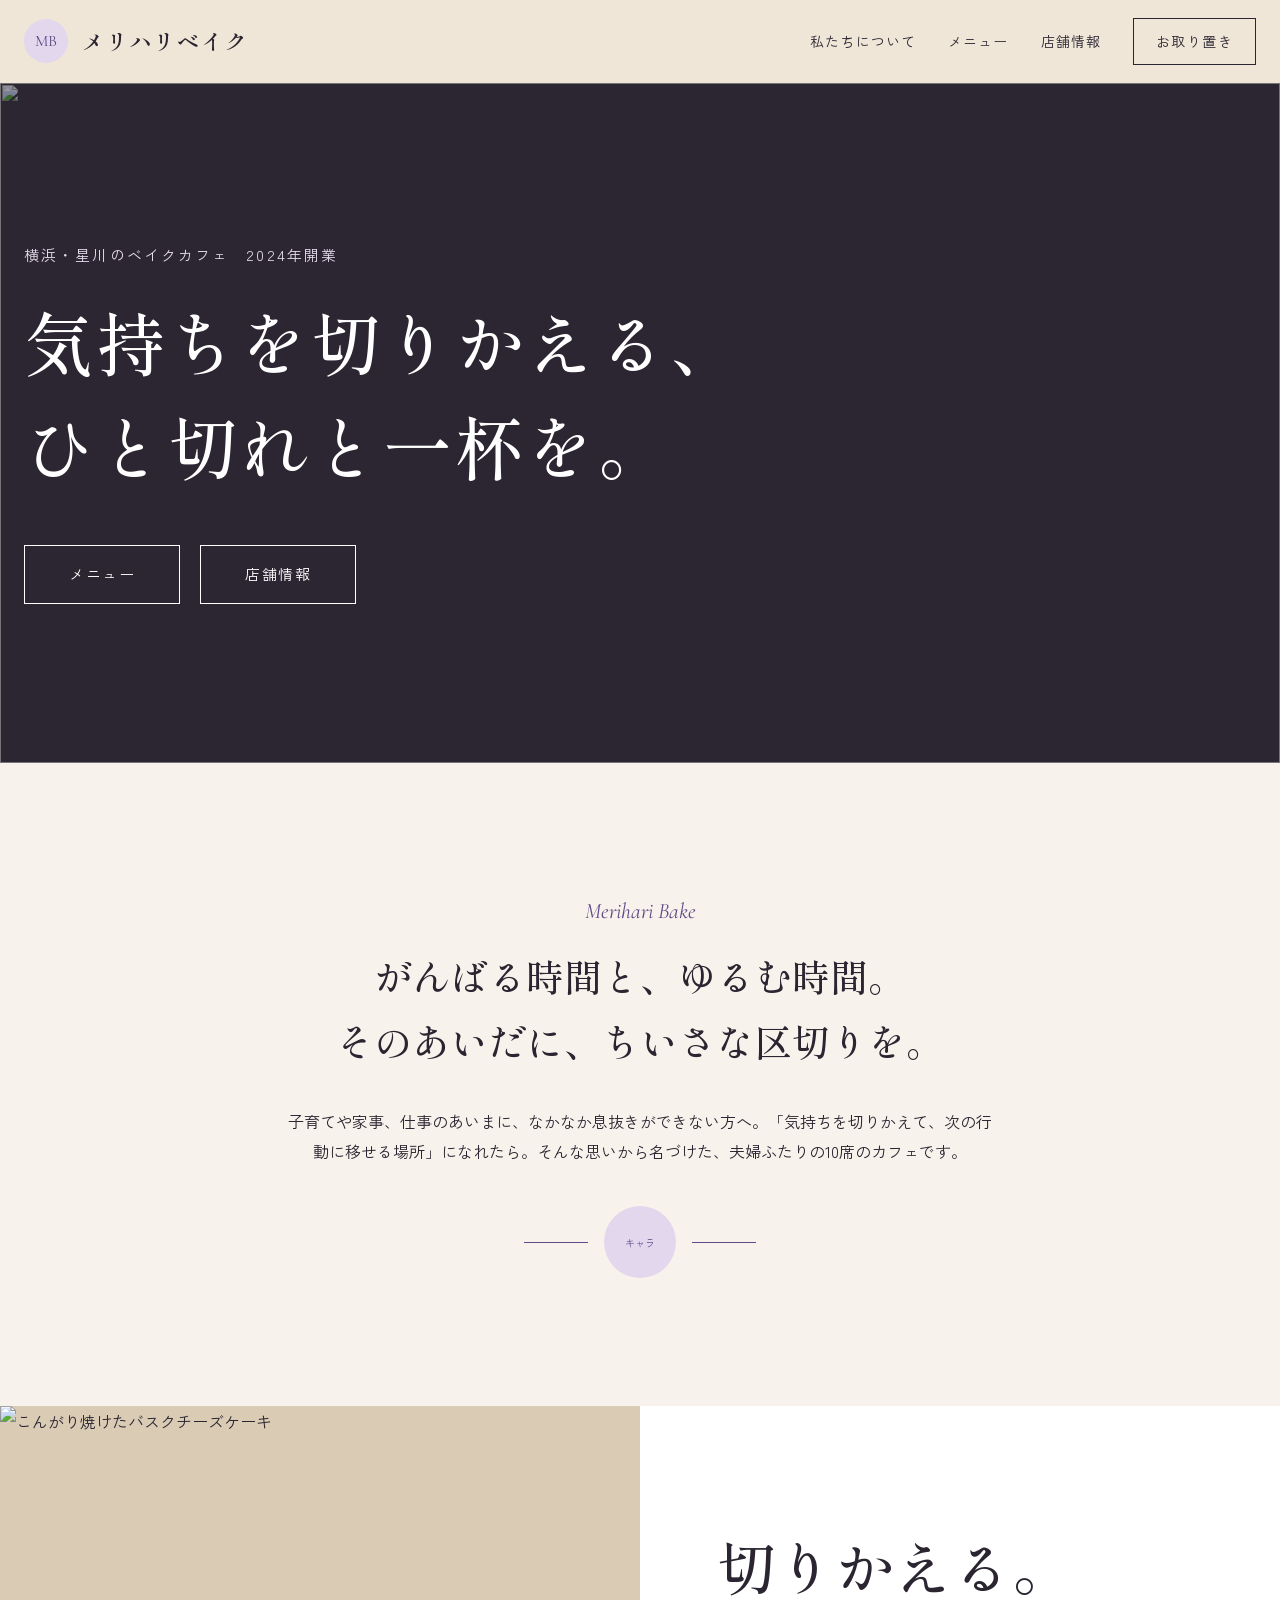
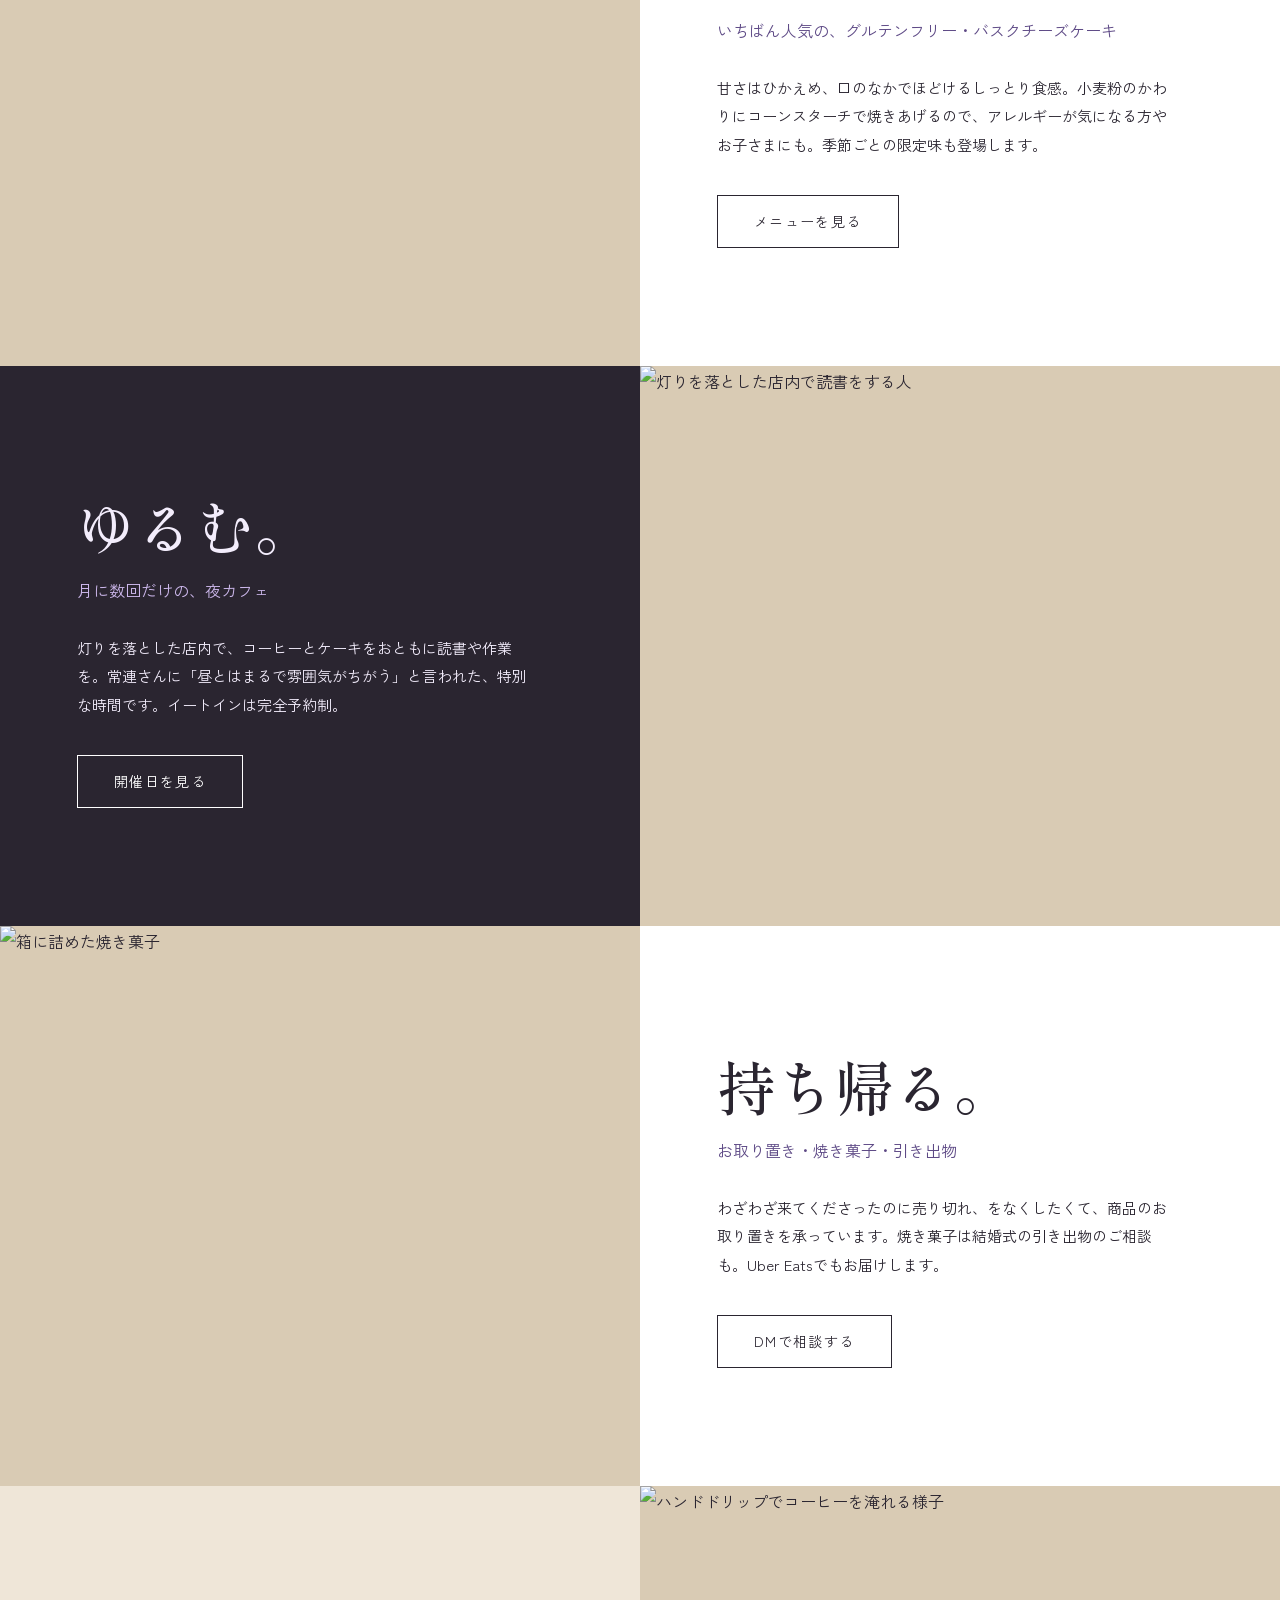
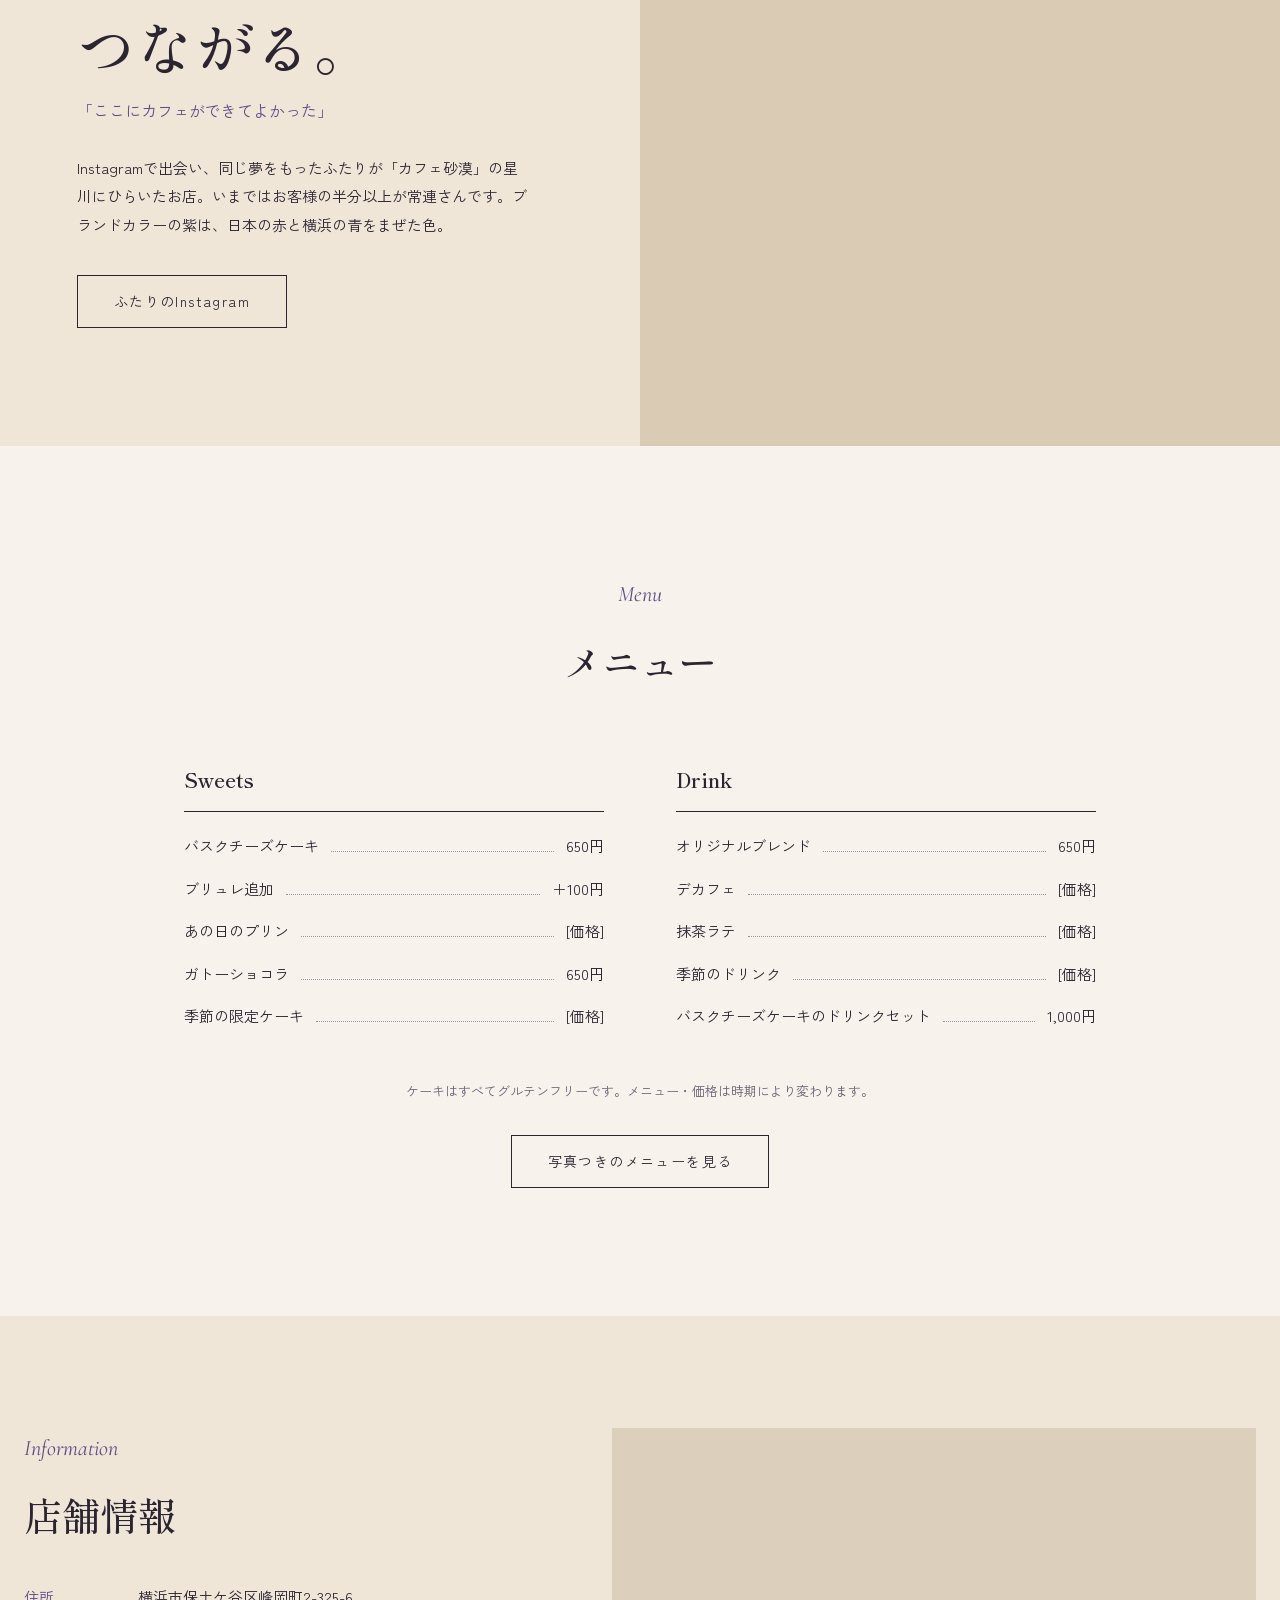
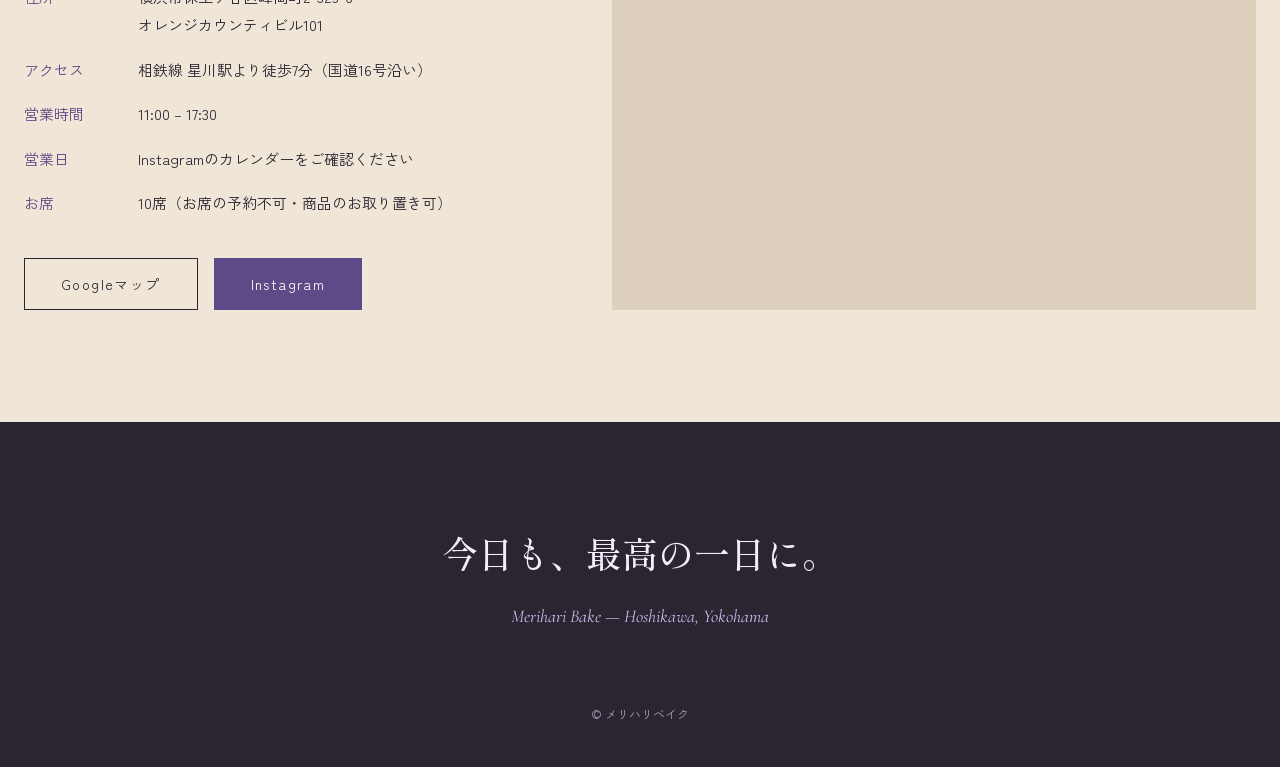
==== index.html @ c96ef7c1 "Add files via upload" ====
<!doctype html>
<html lang="ja">
<head>
  <meta charset="utf-8">
  <meta name="viewport" content="width=device-width, initial-scale=1">
  <title>メリハリベイク｜横浜・星川のベイクカフェ</title>
  <meta name="description" content="相鉄線星川駅から徒歩7分。夫婦ふたりで営む10席のベイクカフェ。グルテンフリーのバスクチーズケーキ、プリン、焼き菓子とコーヒー。">
  <link rel="preconnect" href="https://fonts.googleapis.com">
  <link rel="preconnect" href="https://fonts.gstatic.com" crossorigin>
  <link href="https://fonts.googleapis.com/css2?family=Shippori+Mincho:wght@500;600&family=Zen+Kaku+Gothic+New:wght@400;500;700&family=Cormorant+Garamond:ital,wght@1,500&display=swap" rel="stylesheet">
  <link rel="stylesheet" href="style.css?v=6">
</head>
<body>

  <header class="site-header">
    <div class="site-header__inner">
      <a href="#top" class="brand">
        <span class="brand__logo" aria-hidden="true">MB</span>
        <span class="brand__name">メリハリベイク</span>
      </a>
      <button class="nav-toggle" type="button" aria-expanded="false" aria-controls="global-nav" aria-label="メニューを開く">
        <span></span><span></span><span></span>
      </button>
      <nav id="global-nav" class="global-nav">
        <a href="#about">私たちについて</a>
        <a href="menu.html">メニュー</a>
        <a href="#info">店舗情報</a>
        <a href="https://www.instagram.com/meriharibake/" class="btn-line" target="_blank" rel="noopener">お取り置き</a>
      </nav>
    </div>
  </header>

  <main>
    <section id="top" class="hero">
      <img class="hero__bg" src="images/hero.jpg" alt="">
      <div class="hero__inner">
        <p class="hero__lead">横浜・星川のベイクカフェ　2024年開業</p>
        <h1 class="hero__title">気持ちを切りかえる、<br>ひと切れと一杯を。</h1>
        <div class="hero__actions">
          <a href="menu.html" class="btn-line btn-line--light">メニュー</a>
          <a href="#info" class="btn-line btn-line--light">店舗情報</a>
        </div>
      </div>
    </section>

    <section id="about" class="about">
      <p class="eyebrow reveal">Merihari Bake</p>
      <h2 class="about__title">
        <span class="reveal reveal--line">がんばる時間と、ゆるむ時間。</span>
        <span class="reveal reveal--line">そのあいだに、ちいさな区切りを。</span>
      </h2>
      <p class="about__text reveal">子育てや家事、仕事のあいまに、なかなか息抜きができない方へ。「気持ちを切りかえて、次の行動に移せる場所」になれたら。そんな思いから名づけた、夫婦ふたりの10席のカフェです。</p>
      <div class="about__mark reveal" aria-hidden="true">
        <span class="about__line"></span>
        <span class="about__character">キャラ</span>
        <span class="about__line"></span>
      </div>
    </section>

    <section class="split">
      <div class="split__media">
        <img src="images/cheesecake.jpg" alt="こんがり焼けたバスクチーズケーキ" loading="lazy">
      </div>
      <div class="split__body">
        <h2 class="split__title">切りかえる。</h2>
        <p class="split__sub">いちばん人気の、グルテンフリー・バスクチーズケーキ</p>
        <p class="split__text">甘さはひかえめ、口のなかでほどけるしっとり食感。小麦粉のかわりにコーンスターチで焼きあげるので、アレルギーが気になる方やお子さまにも。季節ごとの限定味も登場します。</p>
        <a href="menu.html#cake" class="btn-line">メニューを見る</a>
      </div>
    </section>

    <section class="split split--reverse split--dark">
      <div class="split__media">
        <img src="images/night-cafe.jpg" alt="灯りを落とした店内で読書をする人" loading="lazy">
      </div>
      <div class="split__body">
        <h2 class="split__title">ゆるむ。</h2>
        <p class="split__sub">月に数回だけの、夜カフェ</p>
        <p class="split__text">灯りを落とした店内で、コーヒーとケーキをおともに読書や作業を。常連さんに「昼とはまるで雰囲気がちがう」と言われた、特別な時間です。イートインは完全予約制。</p>
        <a href="https://www.instagram.com/meriharibake/" class="btn-line btn-line--light" target="_blank" rel="noopener">開催日を見る</a>
      </div>
    </section>

    <section class="split">
      <div class="split__media">
        <img src="images/baked-goods.jpg" alt="箱に詰めた焼き菓子" loading="lazy">
      </div>
      <div class="split__body">
        <h2 class="split__title">持ち帰る。</h2>
        <p class="split__sub">お取り置き・焼き菓子・引き出物</p>
        <p class="split__text">わざわざ来てくださったのに売り切れ、をなくしたくて、商品のお取り置きを承っています。焼き菓子は結婚式の引き出物のご相談も。Uber Eatsでもお届けします。</p>
        <a href="https://www.instagram.com/meriharibake/" class="btn-line" target="_blank" rel="noopener">DMで相談する</a>
      </div>
    </section>

    <section class="split split--reverse split--beige">
      <div class="split__media">
        <img src="images/coffee.jpg" alt="ハンドドリップでコーヒーを淹れる様子" loading="lazy">
      </div>
      <div class="split__body">
        <h2 class="split__title">つながる。</h2>
        <p class="split__sub">「ここにカフェができてよかった」</p>
        <p class="split__text">Instagramで出会い、同じ夢をもったふたりが「カフェ砂漠」の星川にひらいたお店。いまではお客様の半分以上が常連さんです。ブランドカラーの紫は、日本の赤と横浜の青をまぜた色。</p>
        <a href="https://www.instagram.com/meriharibake/" class="btn-line" target="_blank" rel="noopener">ふたりのInstagram</a>
      </div>
    </section>

    <section id="menu" class="menu">
      <div class="section-head">
        <p class="eyebrow">Menu</p>
        <h2 class="section-title">メニュー</h2>
      </div>
      <div class="menu__grid">
        <div class="menu__group">
          <h3 class="menu__heading">Sweets</h3>
          <ul class="menu__list">
            <li><span>バスクチーズケーキ</span><span class="menu__price">650円</span></li>
            <li><span>ブリュレ追加</span><span class="menu__price">＋100円</span></li>
            <li><span>あの日のプリン</span><span class="menu__price">[価格]</span></li>
            <li><span>ガトーショコラ</span><span class="menu__price">650円</span></li>
            <li><span>季節の限定ケーキ</span><span class="menu__price">[価格]</span></li>
          </ul>
        </div>
        <div class="menu__group">
          <h3 class="menu__heading">Drink</h3>
          <ul class="menu__list">
            <li><span>オリジナルブレンド</span><span class="menu__price">650円</span></li>
            <li><span>デカフェ</span><span class="menu__price">[価格]</span></li>
            <li><span>抹茶ラテ</span><span class="menu__price">[価格]</span></li>
            <li><span>季節のドリンク</span><span class="menu__price">[価格]</span></li>
            <li><span>バスクチーズケーキのドリンクセット</span><span class="menu__price">1,000円</span></li>
          </ul>
        </div>
      </div>
      <p class="menu__note">ケーキはすべてグルテンフリーです。メニュー・価格は時期により変わります。</p>
      <p class="menu__more"><a href="menu.html" class="btn-line">写真つきのメニューを見る</a></p>
    </section>

    <section id="info" class="info">
      <div class="info__inner">
        <div class="info__body">
          <p class="eyebrow">Information</p>
          <h2 class="section-title">店舗情報</h2>
          <dl class="info__list">
            <dt>住所</dt><dd>横浜市保土ケ谷区峰岡町2-325-6<br>オレンジカウンティビル101</dd>
            <dt>アクセス</dt><dd>相鉄線 星川駅より徒歩7分（国道16号沿い）</dd>
            <dt>営業時間</dt><dd>11:00 – 17:30</dd>
            <dt>営業日</dt><dd>Instagramのカレンダーをご確認ください</dd>
            <dt>お席</dt><dd>10席（お席の予約不可・商品のお取り置き可）</dd>
          </dl>
          <div class="info__actions">
            <a href="https://maps.app.goo.gl/jBeZnQALYtmL9Th87" class="btn-line" target="_blank" rel="noopener">Googleマップ</a>
            <a href="https://www.instagram.com/meriharibake/" class="btn-fill" target="_blank" rel="noopener">Instagram</a>
          </div>
        </div>
        <div class="info__map">
          <iframe title="メリハリベイクの地図" src="https://www.google.com/maps?q=%E6%A8%AA%E6%B5%9C%E5%B8%82%E4%BF%9D%E5%9C%9F%E3%82%B1%E8%B0%B7%E5%8C%BA%E5%B3%B0%E5%B2%A1%E7%94%BA2-325-6&output=embed" loading="lazy" referrerpolicy="no-referrer-when-downgrade"></iframe>
        </div>
      </div>
    </section>
  </main>

  <footer class="site-footer">
    <p class="site-footer__message">今日も、最高の一日に。</p>
    <p class="site-footer__sub">Merihari Bake — Hoshikawa, Yokohama</p>
    <small class="site-footer__copy">© メリハリベイク</small>
  </footer>

  <script>
    // スクロールして画面に入った文字を、順番にふわっと表示する
    const revealItems = document.querySelectorAll('.reveal');
    if ('IntersectionObserver' in window) {
      document.documentElement.classList.add('js-reveal');
      revealItems.forEach((item, index) => {
        item.style.transitionDelay = `${(index % 5) * 0.35}s`;
      });
      const revealObserver = new IntersectionObserver((entries) => {
        entries.forEach((entry) => {
          if (entry.isIntersecting) {
            entry.target.classList.add('is-visible');
            revealObserver.unobserve(entry.target);
          }
        });
      }, { threshold: 0.2, rootMargin: '0px 0px -10% 0px' });
      revealItems.forEach((item) => revealObserver.observe(item));
    
      // 写真と文章のブロック：画面に入ったら写真をスライドイン、文字をふわっと表示
      const splitObserver = new IntersectionObserver((entries) => {
        entries.forEach((entry) => {
          if (entry.isIntersecting) {
            entry.target.classList.add('is-visible');
            splitObserver.unobserve(entry.target);
          }
        });
      }, { threshold: 0.25 });
      document.querySelectorAll('.split').forEach((section) => splitObserver.observe(section));
    }

    const toggle = document.querySelector('.nav-toggle');
    const nav = document.getElementById('global-nav');
    toggle.addEventListener('click', () => {
      const open = toggle.getAttribute('aria-expanded') === 'true';
      toggle.setAttribute('aria-expanded', String(!open));
      toggle.setAttribute('aria-label', open ? 'メニューを開く' : 'メニューを閉じる');
      nav.classList.toggle('is-open', !open);
    });
    nav.querySelectorAll('a').forEach((link) => {
      link.addEventListener('click', () => {
        toggle.setAttribute('aria-expanded', 'false');
        toggle.setAttribute('aria-label', 'メニューを開く');
        nav.classList.remove('is-open');
      });
    });
  </script>
</body>
</html>
---- style.css ----
/* ===== メリハリベイク E案 ===== */

:root {
  --color-ivory: #F7F3EC;
  --color-beige: #EFE6D8;
  --color-ink: #2A2530;
  --color-purple: #5E4A86;
  --color-purple-light: #E3D7EE;
  --color-lilac: #CDB8EC;
  --color-night-text: #F3EDFC;
  --color-muted: #6B6275;
  --color-white: #FFFFFF;

  --font-serif: 'Shippori Mincho', serif;
  --font-sans: 'Zen Kaku Gothic New', sans-serif;
  --font-accent: 'Cormorant Garamond', serif;

  --content-width: 1280px;
  --gutter: 24px;
}

*,
*::before,
*::after {
  box-sizing: border-box;
}

html {
  scroll-behavior: smooth;
}

/* 固定ヘッダーにリンク先の見出しが隠れないように */
section[id] {
  scroll-margin-top: 80px;
}

body {
  margin: 0;
  background: var(--color-ivory);
  color: var(--color-ink);
  font-family: var(--font-sans);
  line-height: 1.9;
  -webkit-font-smoothing: antialiased;
}

img {
  display: block;
  max-width: 100%;
}

a {
  color: var(--color-purple);
}

h1,
h2,
h3,
p {
  margin: 0;
}

/* ----- 共通パーツ ----- */

.eyebrow {
  font-family: var(--font-accent);
  font-style: italic;
  font-size: 22px;
  color: var(--color-purple);
}

.section-head {
  text-align: center;
  margin-bottom: 64px;
}

.section-title {
  font-family: var(--font-serif);
  font-weight: 500;
  font-size: clamp(28px, 3vw, 40px);
  margin-top: 8px;
}

.btn-line,
.btn-fill {
  display: inline-block;
  padding: 12px 36px;
  border: 1px solid var(--color-ink);
  color: var(--color-ink);
  font-size: 14px;
  letter-spacing: 0.1em;
  text-decoration: none;
  transition: background-color 0.3s, color 0.3s, background-size 0.4s ease;
}

.btn-line:hover {
  background: var(--color-ink);
  color: var(--color-white);
}

.btn-line--light {
  border-color: var(--color-white);
  color: var(--color-white);
}

.btn-line--light:hover {
  background: var(--color-white);
  color: var(--color-ink);
}

.btn-fill {
  background: var(--color-purple);
  border-color: var(--color-purple);
  color: var(--color-white);
}

.btn-fill:hover {
  background: var(--color-ink);
  border-color: var(--color-ink);
}

/* ----- ヘッダー ----- */

.site-header {
  position: sticky;
  top: 0;
  z-index: 10;
  background: var(--color-beige);
  padding: 0 var(--gutter);
}

.site-header__inner {
  max-width: var(--content-width);
  margin: 0 auto;
  padding: 18px 0;
  display: flex;
  align-items: center;
  justify-content: space-between;
  gap: 24px;
}

.brand {
  display: flex;
  align-items: center;
  gap: 14px;
  color: var(--color-ink);
  text-decoration: none;
}

.brand__logo {
  width: 44px;
  height: 44px;
  border-radius: 50%;
  background: var(--color-purple-light);
  color: var(--color-purple);
  display: flex;
  align-items: center;
  justify-content: center;
  font-family: var(--font-accent);
  font-size: 16px;
}

.brand__name {
  font-family: var(--font-serif);
  font-weight: 600;
  font-size: 22px;
  letter-spacing: 0.08em;
}

.global-nav {
  display: flex;
  align-items: center;
  gap: 32px;
  font-size: 14px;
  letter-spacing: 0.08em;
}

.global-nav a:not(.btn-line) {
  color: var(--color-ink);
  text-decoration: none;
  padding: 10px 0;
}

.global-nav a:not(.btn-line):hover {
  color: var(--color-purple);
}

.global-nav .btn-line {
  padding: 9px 22px;
}

.nav-toggle {
  display: none;
}

/* ----- ファーストビュー ----- */

.hero {
  position: relative;
  min-height: 680px;
  display: flex;
  align-items: center;
  padding: 80px var(--gutter);
  color: var(--color-white);
  background: #3A3340;
  overflow: hidden;
}

.hero__bg {
  position: absolute;
  inset: 0;
  width: 100%;
  height: 100%;
  object-fit: cover;
  object-position: 70% 50%;
}

.hero::after {
  content: '';
  position: absolute;
  inset: 0;
  background: rgba(28, 22, 34, 0.45);
}

.hero__inner {
  position: relative;
  z-index: 1;
  width: 100%;
  max-width: var(--content-width);
  margin: 0 auto;
}

.hero__lead {
  margin-bottom: 20px;
  font-size: 15px;
  letter-spacing: 0.14em;
  color: #E6DDF0;
}

.hero__title {
  font-family: var(--font-serif);
  font-weight: 500;
  font-size: clamp(34px, 5.4vw, 72px);
  line-height: 1.5;
  letter-spacing: 0.04em;
  margin-bottom: 48px;
}

.hero__actions {
  display: flex;
  flex-wrap: wrap;
  gap: 20px;
}

.hero__actions .btn-line {
  padding: 14px 44px;
  font-size: 15px;
}

/* ----- 私たちについて ----- */

.about {
  max-width: 760px;
  margin: 0 auto;
  padding: 128px var(--gutter);
  text-align: center;
}

.about__title {
  font-family: var(--font-serif);
  font-weight: 500;
  font-size: clamp(24px, 3vw, 38px);
  line-height: 1.7;
  margin: 12px 0 32px;
}

.about__text {
  font-size: 16px;
  margin-bottom: 40px;
}

.about__mark {
  display: flex;
  justify-content: center;
  align-items: center;
  gap: 16px;
}

.reveal--line {
  display: block;
}

/* スクロールで文字をゆっくり表示（JavaScriptが動くときだけ隠す） */
.js-reveal .reveal {
  opacity: 0;
  transform: translateY(24px);
  transition: opacity 1.4s ease, transform 1.4s ease;
}

.js-reveal .reveal.is-visible {
  opacity: 1;
  transform: none;
}

/* 動きを減らす設定の人には、最初から表示する */
@media (prefers-reduced-motion: reduce) {
  .js-reveal .reveal {
    opacity: 1;
    transform: none;
    transition: none;
  }
}

.about__line {
  width: 64px;
  height: 1px;
  background: var(--color-purple);
}

/* キャラクター画像に差し替える場所 */
.about__character {
  width: 72px;
  height: 72px;
  border-radius: 50%;
  background: var(--color-purple-light);
  color: var(--color-purple);
  display: flex;
  align-items: center;
  justify-content: center;
  font-size: 10px;
}

/* ----- 写真と文章の左右交互ブロック ----- */

.split {
  display: flex;
}

.split--reverse {
  flex-direction: row-reverse;
}

.split__media,
.split__body {
  flex: 1 1 50%;
  min-width: 0;
}

.split__media {
  position: relative;
  min-height: 560px;
  background: #D9CBB4;
}

.split__media img {
  position: absolute;
  inset: 0;
  width: 100%;
  height: 100%;
  object-fit: cover;
}

.split__body {
  display: flex;
  flex-direction: column;
  justify-content: center;
  align-items: flex-start;
  padding: 80px clamp(24px, 6vw, 96px);
  background: var(--color-white);
}

.split__title {
  font-family: var(--font-serif);
  font-weight: 500;
  font-size: clamp(40px, 4.6vw, 64px);
  line-height: 1.4;
}

.split__sub {
  margin: 8px 0 28px;
  font-size: 16px;
  color: var(--color-purple);
}

.split__text {
  max-width: 30em;
  margin-bottom: 36px;
  font-size: 15px;
}

.split--dark .split__body {
  background: var(--color-ink);
  color: var(--color-night-text);
}

.split--dark .split__sub {
  color: var(--color-lilac);
}

.split--beige .split__body {
  background: var(--color-beige);
}

/* 画面に入ったら、写真はスライドイン・文字はふわっと表示 */
.js-reveal .split {
  overflow: hidden;
}

.js-reveal .split__media {
  opacity: 0;
  transform: translateX(-80px);
  transition: opacity 1.2s ease, transform 1.4s cubic-bezier(0.22, 1, 0.36, 1);
}

/* 写真が右側のブロックは、右からスライドイン */
.js-reveal .split--reverse .split__media {
  transform: translateX(80px);
}

.js-reveal .split__body > * {
  opacity: 0;
  transform: translateY(24px);
  transition: opacity 1.4s ease, transform 1.4s ease;
}

.js-reveal .split__body > :nth-child(1) { transition-delay: 0.4s; }
.js-reveal .split__body > :nth-child(2) { transition-delay: 0.65s; }
.js-reveal .split__body > :nth-child(3) { transition-delay: 0.9s; }
.js-reveal .split__body > :nth-child(4) { transition-delay: 1.15s; }

.js-reveal .split.is-visible .split__media,
.js-reveal .split.is-visible .split__body > * {
  opacity: 1;
  transform: none;
}

@media (prefers-reduced-motion: reduce) {
  .js-reveal .split__media,
  .js-reveal .split__body > * {
    opacity: 1;
    transform: none;
    transition: none;
  }
}

/* ボタンにカーソルを乗せると、文字の下に線が伸びる */
.split .btn-line {
  background-image: linear-gradient(currentColor, currentColor);
  background-repeat: no-repeat;
  background-position: 36px calc(100% - 10px);
  background-size: 0 1px;
  /* 線と文字の色を、同じ速さでゆっくり変える */
  transition: color 0.9s ease, background-size 0.9s ease;
}

/* ふわっと表示の待ち時間を、ホバーの色・線には効かせない */
.js-reveal .split__body > .btn-line {
  transition: opacity 1.4s ease 1.15s, transform 1.4s ease 1.15s, color 0.9s ease, background-size 0.9s ease;
}

.split .btn-line:hover,
.split .btn-line:focus-visible {
  background-color: transparent;
  color: var(--color-purple);
  background-size: calc(100% - 72px) 1px;
}

.split .btn-line--light:hover,
.split .btn-line--light:focus-visible {
  color: var(--color-lilac);
}

/* ----- メニュー ----- */

.menu {
  max-width: 960px;
  margin: 0 auto;
  padding: 128px var(--gutter);
}

.menu__grid {
  display: grid;
  grid-template-columns: repeat(2, minmax(0, 1fr));
  gap: 48px 72px;
}

.menu__heading {
  font-family: var(--font-serif);
  font-weight: 600;
  font-size: 20px;
  padding-bottom: 12px;
  margin-bottom: 20px;
  border-bottom: 1px solid var(--color-ink);
}

.menu__list {
  list-style: none;
  margin: 0;
  padding: 0;
}

.menu__list li {
  display: flex;
  align-items: baseline;
  gap: 12px;
  font-size: 15px;
}

.menu__list li + li {
  margin-top: 14px;
}

/* 品名と価格をつなぐ点線 */
.menu__list li::after {
  content: '';
  order: 1;
  flex: 1;
  border-bottom: 1px dotted #9C93A6;
}

.menu__price {
  order: 2;
}

.menu__note {
  margin-top: 48px;
  text-align: center;
  font-size: 13px;
  color: var(--color-muted);
}

.menu__more {
  margin-top: 32px;
  text-align: center;
}

/* ----- 店舗情報 ----- */

.info {
  background: var(--color-beige);
  padding: 112px var(--gutter);
}

.info__inner {
  max-width: var(--content-width);
  margin: 0 auto;
  display: flex;
  gap: 64px;
}

.info__body {
  flex: 1 1 400px;
  min-width: 0;
}

.info__body .section-title {
  margin-bottom: 32px;
}

.info__list {
  display: grid;
  grid-template-columns: 6.5em 1fr;
  gap: 16px;
  margin: 0;
  font-size: 15px;
}

.info__list dt {
  color: var(--color-purple);
}

.info__list dd {
  margin: 0;
}

.info__actions {
  display: flex;
  flex-wrap: wrap;
  gap: 16px;
  margin-top: 40px;
}

.info__map {
  flex: 1 1 520px;
  min-width: 0;
  min-height: 380px;
  background: #DCCFBC;
}

.info__map iframe {
  display: block;
  width: 100%;
  height: 100%;
  min-height: 380px;
  border: 0;
}

/* ----- フッター ----- */

.site-footer {
  background: var(--color-ink);
  color: var(--color-night-text);
  padding: 96px var(--gutter) 40px;
  text-align: center;
}

.site-footer__message {
  font-family: var(--font-serif);
  font-weight: 500;
  font-size: clamp(24px, 3vw, 36px);
  margin-bottom: 12px;
}

.site-footer__sub {
  font-family: var(--font-accent);
  font-style: italic;
  font-size: 18px;
  color: var(--color-lilac);
  margin-bottom: 64px;
}

.site-footer__copy {
  font-size: 12px;
  color: #A99FB5;
}

/* =====================================================
   メニューページ（menu.html）
   ===================================================== */

.global-nav a[aria-current='page'] {
  color: var(--color-purple);
}

.eyebrow--light {
  color: var(--color-lilac);
}

/* ----- ページ見出し ----- */

.page-hero {
  position: relative;
  min-height: 420px;
  display: flex;
  align-items: center;
  padding: 80px var(--gutter);
  color: var(--color-white);
  background: #3A3340;
  overflow: hidden;
}

.page-hero__bg {
  position: absolute;
  inset: 0;
  width: 100%;
  height: 100%;
  object-fit: cover;
}

.page-hero::after {
  content: '';
  position: absolute;
  inset: 0;
  background: rgba(28, 22, 34, 0.55);
}

.page-hero__inner {
  position: relative;
  z-index: 1;
  width: 100%;
  max-width: var(--content-width);
  margin: 0 auto;
}

.page-hero__title {
  font-family: var(--font-serif);
  font-weight: 500;
  font-size: clamp(36px, 5vw, 64px);
  letter-spacing: 0.08em;
  margin: 4px 0 20px;
}

.page-hero__lead {
  font-size: 16px;
  color: #E6DDF0;
}

/* ----- カテゴリーナビ ----- */

.category-nav {
  position: sticky;
  top: 80px;
  z-index: 5;
  display: flex;
  justify-content: center;
  gap: 8px;
  padding: 14px var(--gutter);
  background: rgba(247, 243, 236, 0.95);
  border-bottom: 1px solid rgba(42, 37, 48, 0.12);
  overflow-x: auto;
  scrollbar-width: none;
}

.category-nav::-webkit-scrollbar {
  display: none;
}

.category-nav a {
  flex: none;
  padding: 8px 18px;
  border: 1px solid rgba(42, 37, 48, 0.3);
  border-radius: 999px;
  color: var(--color-ink);
  font-size: 14px;
  text-decoration: none;
  white-space: nowrap;
  transition: background-color 0.3s, color 0.3s;
}

.category-nav a:hover {
  background: var(--color-ink);
  border-color: var(--color-ink);
  color: var(--color-white);
}

/* ----- カテゴリーごとのセクション ----- */

.menu-section {
  padding: 112px var(--gutter);
  scroll-margin-top: 140px;
}

.menu-section--tint {
  background: var(--color-white);
}

.menu-section > * {
  max-width: 1120px;
  margin-left: auto;
  margin-right: auto;
}

.menu-section__head {
  text-align: center;
  margin-bottom: 56px;
}

.menu-section__lead {
  margin-top: 16px;
  font-size: 15px;
  color: var(--color-muted);
}

/* ----- タグ・価格・ポイント ----- */

.tags {
  display: flex;
  flex-wrap: wrap;
  gap: 8px;
  list-style: none;
  margin: 0 0 14px;
  padding: 0;
}

.tag {
  padding: 2px 12px;
  border: 1px solid var(--color-purple);
  color: var(--color-purple);
  font-size: 12px;
  letter-spacing: 0.06em;
}

.tag--accent {
  background: var(--color-purple);
  color: var(--color-white);
}

.tag--season {
  border-color: #A6531F;
  color: #A6531F;
}

.item-name {
  font-family: var(--font-serif);
  font-weight: 500;
  font-size: 24px;
  line-height: 1.5;
}

.item-name--large {
  font-size: clamp(28px, 3vw, 38px);
}

.item-price {
  margin: 4px 0 16px;
  font-family: var(--font-serif);
  font-size: 26px;
  color: var(--color-ink);
}

.item-price span {
  margin-left: 2px;
  font-size: 15px;
}

.item-price--tbd {
  font-family: var(--font-sans);
  font-size: 16px;
  color: var(--color-muted);
}

.item-desc {
  font-size: 15px;
  margin-bottom: 20px;
}

/* 「ポイント」の箇条書き */
.points {
  list-style: none;
  margin: 0 0 24px;
  padding: 18px 20px;
  background: var(--color-ivory);
  font-size: 14px;
}

.menu-section--tint .points,
.pickup .points {
  background: var(--color-beige);
}

.points li {
  position: relative;
  padding-left: 1.4em;
}

.points li + li {
  margin-top: 6px;
}

.points li::before {
  content: '';
  position: absolute;
  left: 0;
  top: 0.75em;
  width: 7px;
  height: 7px;
  border-radius: 50%;
  background: var(--color-purple);
}

.item-set {
  font-size: 15px;
}

.item-set strong {
  font-family: var(--font-serif);
  font-size: 22px;
  font-weight: 600;
  margin-left: 8px;
}

/* ----- 大きく見せるおすすめ ----- */

.pickup {
  display: flex;
  background: var(--color-white);
}

.pickup--reverse {
  flex-direction: row-reverse;
}

.pickup + .item-grid {
  margin-top: 40px;
}

.pickup__media {
  position: relative;
  flex: 1 1 50%;
  min-height: 520px;
  background: #D9CBB4;
}

.pickup__media img {
  position: absolute;
  inset: 0;
  width: 100%;
  height: 100%;
  object-fit: cover;
}

.pickup__body {
  flex: 1 1 50%;
  min-width: 0;
  padding: 56px clamp(24px, 5vw, 64px);
}

/* ----- メニューカード ----- */

.item-grid {
  display: grid;
  grid-template-columns: repeat(2, minmax(0, 1fr));
  gap: 40px;
}

.item-card {
  display: flex;
  flex-direction: column;
  background: var(--color-white);
}

.menu-section--tint .item-card {
  background: var(--color-ivory);
}

.item-card__media {
  aspect-ratio: 4 / 3;
  background: #D9CBB4;
  overflow: hidden;
}

.item-card__media img {
  width: 100%;
  height: 100%;
  object-fit: cover;
  transition: transform 0.6s;
}

.item-card:hover .item-card__media img {
  transform: scale(1.04);
}

.item-card__body {
  flex: 1;
  padding: 32px;
}

.item-card--text {
  border: 1px solid rgba(42, 37, 48, 0.15);
}

/* 1品だけのときは横並びのカードにする */
.item-grid--single {
  grid-template-columns: minmax(0, 1fr);
}

.item-grid--single .item-card {
  flex-direction: row;
}

.item-grid--single .item-card__media {
  flex: 0 0 42%;
  aspect-ratio: auto;
  min-height: 360px;
}

.item-grid--single .item-card__body {
  display: flex;
  flex-direction: column;
  justify-content: center;
  padding: 48px clamp(24px, 5vw, 64px);
}

.item-card .points:last-child {
  margin-bottom: 0;
}

/* ----- 文字だけの価格リスト ----- */

.price-list {
  list-style: none;
  margin: 0 0 24px;
  padding: 0;
}

.price-list li {
  display: flex;
  align-items: baseline;
  gap: 12px;
  padding: 12px 0;
  border-bottom: 1px dotted #9C93A6;
  font-size: 15px;
}

.price-list li > span:first-child {
  flex: 1;
}

.price-list small {
  display: block;
  font-size: 12px;
  color: var(--color-muted);
}

.price-list__price {
  color: var(--color-muted);
}

.price-list--wide {
  margin-top: 48px;
}

/* ----- おトクな情報 ----- */

.deal {
  background: var(--color-ink);
  color: var(--color-night-text);
  padding: 112px var(--gutter);
  scroll-margin-top: 140px;
}

.deal__grid {
  max-width: 1120px;
  margin: 0 auto;
  display: grid;
  grid-template-columns: repeat(3, minmax(0, 1fr));
  gap: 24px;
}

.deal__item {
  padding: 36px 32px;
  border: 1px solid rgba(243, 237, 252, 0.3);
  font-size: 14px;
}

.deal__label {
  font-family: var(--font-accent);
  font-style: italic;
  font-size: 28px;
  color: #FFD84A;
}

.deal__title {
  font-family: var(--font-serif);
  font-weight: 500;
  font-size: 20px;
  margin: 8px 0 12px;
}

/* ----- お取り置きの案内 ----- */

.menu-cta {
  max-width: 760px;
  margin: 0 auto;
  padding: 112px var(--gutter);
  text-align: center;
}

.menu-cta__title {
  font-family: var(--font-serif);
  font-weight: 500;
  font-size: clamp(24px, 3vw, 34px);
  margin-bottom: 20px;
}

.menu-cta .btn-fill {
  margin-top: 32px;
  padding: 16px 40px;
}

.menu-cta__note {
  margin-top: 48px;
  font-size: 12px;
  line-height: 1.8;
  color: var(--color-muted);
  text-align: left;
}

/* ===== タブレット以下 ===== */

@media (max-width: 960px) {
  .split,
  .split--reverse {
    flex-direction: column;
  }

  .split__media {
    min-height: 0;
    aspect-ratio: 4 / 3;
  }

  .split__body {
    padding: 56px var(--gutter) 72px;
  }

  .info__inner {
    flex-direction: column;
    gap: 40px;
  }

  .info__map {
    flex-basis: auto;
  }

  .pickup,
  .pickup--reverse {
    flex-direction: column;
  }

  .pickup__media {
    min-height: 0;
    aspect-ratio: 4 / 3;
  }

  .pickup__body {
    padding: 40px var(--gutter);
  }

  .deal__grid {
    grid-template-columns: minmax(0, 1fr);
  }

  .item-grid--single .item-card {
    flex-direction: column;
  }

  .item-grid--single .item-card__media {
    flex: none;
    min-height: 0;
    aspect-ratio: 4 / 3;
  }

  .item-grid--single .item-card__body {
    padding: 32px var(--gutter);
  }
}

/* ===== スマホ ===== */

@media (max-width: 768px) {
  .site-header__inner {
    padding: 12px 0;
  }

  .brand__name {
    font-size: 18px;
  }

  .nav-toggle {
    display: flex;
    flex-direction: column;
    justify-content: center;
    gap: 6px;
    width: 44px;
    height: 44px;
    padding: 10px;
    background: none;
    border: 0;
    cursor: pointer;
  }

  .nav-toggle span {
    display: block;
    height: 1px;
    background: var(--color-ink);
    transition: transform 0.3s, opacity 0.3s;
  }

  .nav-toggle[aria-expanded='true'] span:nth-child(1) {
    transform: translateY(7px) rotate(45deg);
  }

  .nav-toggle[aria-expanded='true'] span:nth-child(2) {
    opacity: 0;
  }

  .nav-toggle[aria-expanded='true'] span:nth-child(3) {
    transform: translateY(-7px) rotate(-45deg);
  }

  .global-nav {
    position: absolute;
    top: 100%;
    left: 0;
    right: 0;
    display: none;
    flex-direction: column;
    align-items: stretch;
    gap: 0;
    padding: 8px var(--gutter) 24px;
    background: var(--color-beige);
    border-top: 1px solid rgba(42, 37, 48, 0.1);
  }

  .global-nav.is-open {
    display: flex;
  }

  .global-nav a:not(.btn-line) {
    padding: 14px 0;
    border-bottom: 1px solid rgba(42, 37, 48, 0.1);
  }

  .global-nav .btn-line {
    margin-top: 16px;
    text-align: center;
  }

  .hero {
    min-height: 560px;
  }

  .hero__lead {
    font-size: 13px;
  }

  .hero__title {
    font-size: clamp(24px, 8vw, 34px);
    letter-spacing: 0;
  }

  .about__title {
    font-size: clamp(16px, 5vw, 24px);
  }

  .hero__actions .btn-line {
    padding: 12px 32px;
  }

  .about,
  .menu {
    padding-top: 88px;
    padding-bottom: 88px;
  }

  .about__text {
    text-align: left;
  }

  .menu__grid {
    grid-template-columns: minmax(0, 1fr);
  }

  .info {
    padding: 80px var(--gutter);
  }

  .info__list {
    grid-template-columns: 5.5em 1fr;
  }

  .page-hero {
    min-height: 320px;
  }

  .category-nav {
    top: 68px;
    justify-content: flex-start;
  }

  .menu-section,
  .deal,
  .menu-cta {
    padding-top: 80px;
    padding-bottom: 80px;
  }

  .menu-section,
  .deal {
    scroll-margin-top: 124px;
  }

  .item-grid {
    grid-template-columns: minmax(0, 1fr);
    gap: 32px;
  }

  .item-card__body {
    padding: 28px var(--gutter);
  }
}
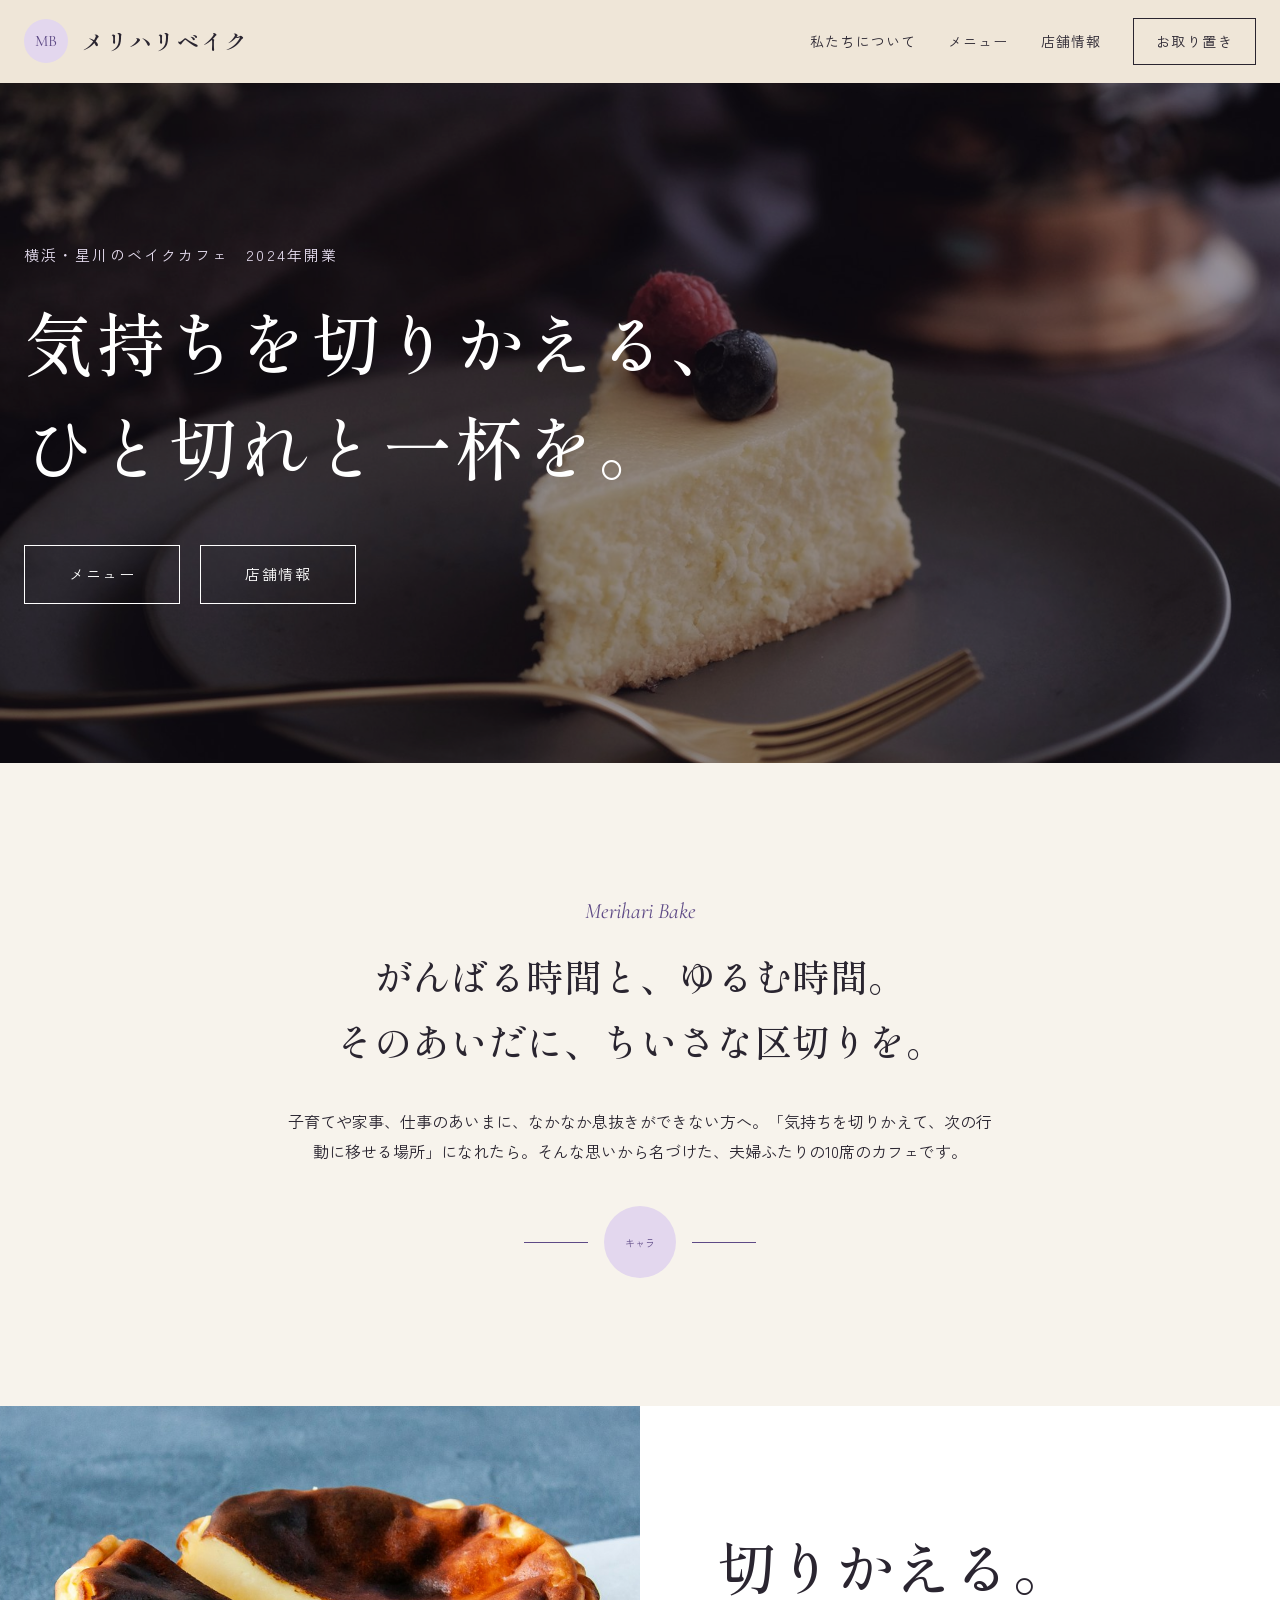
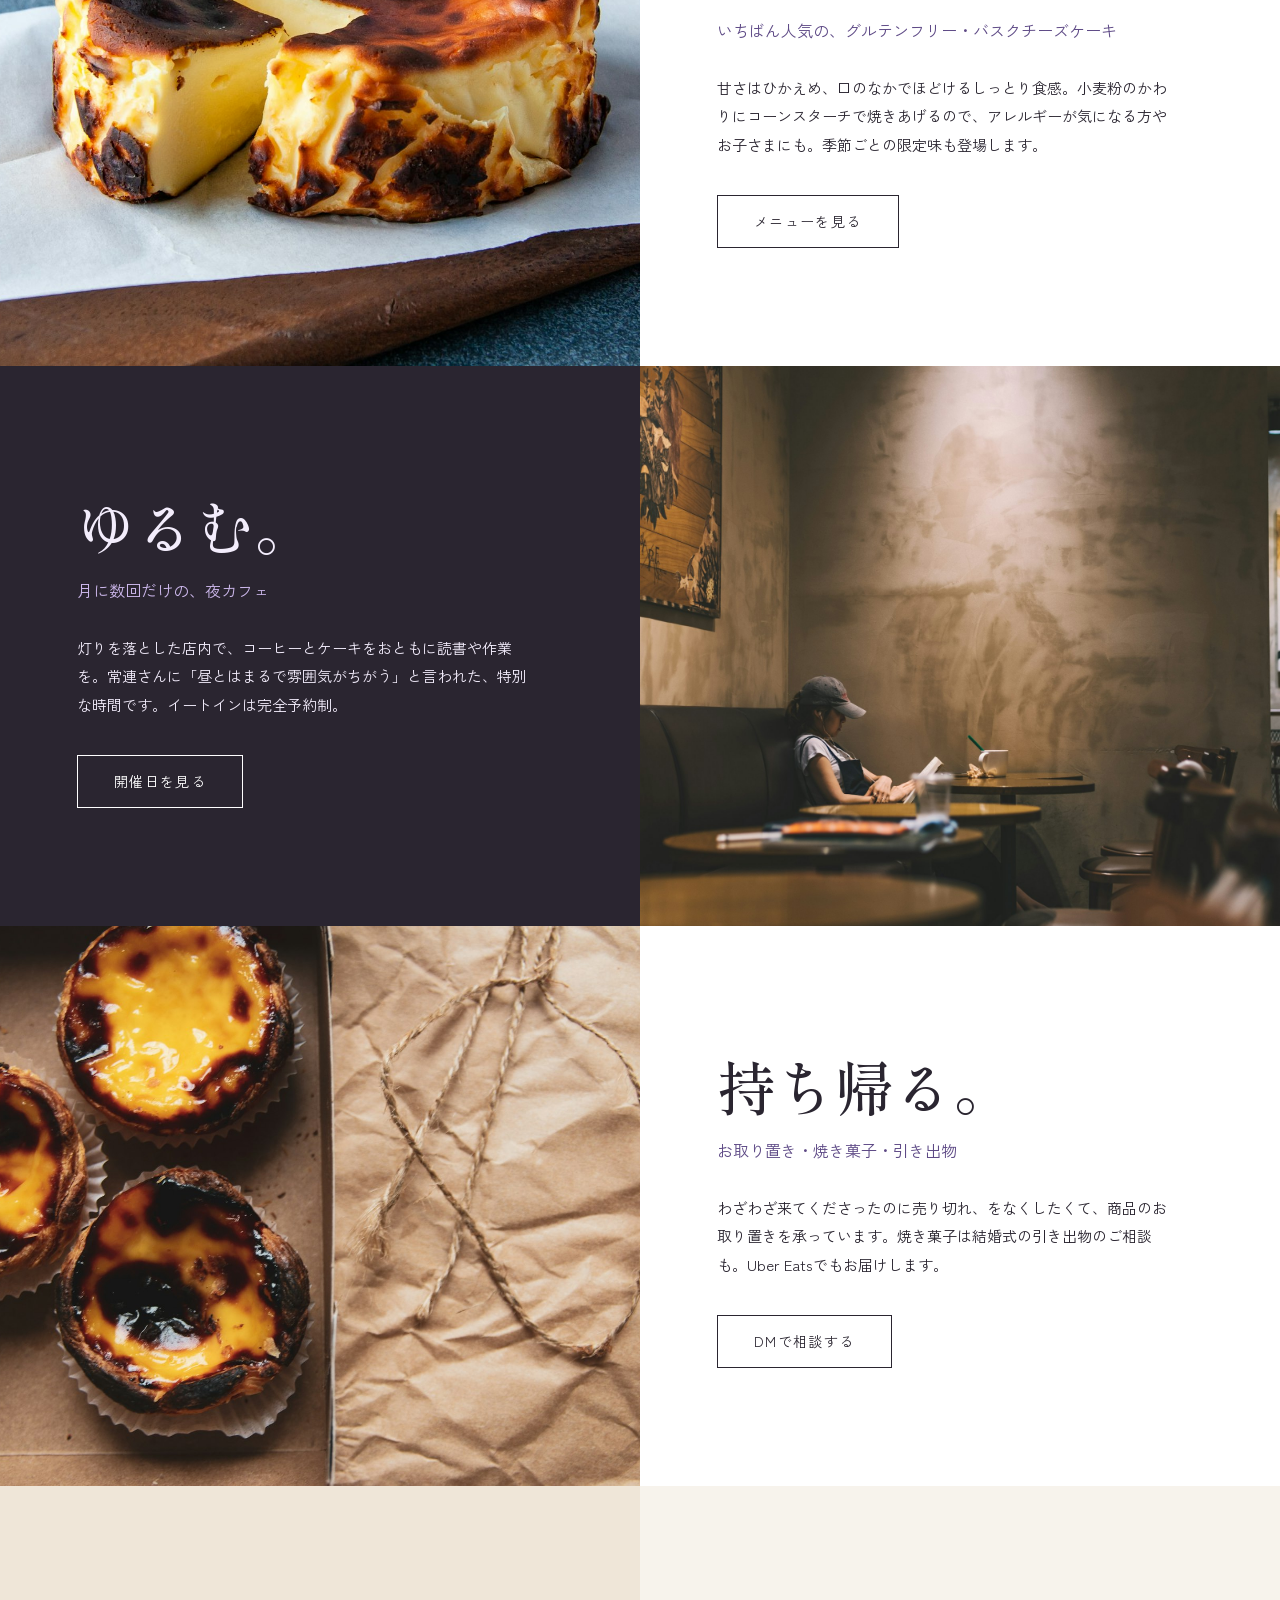
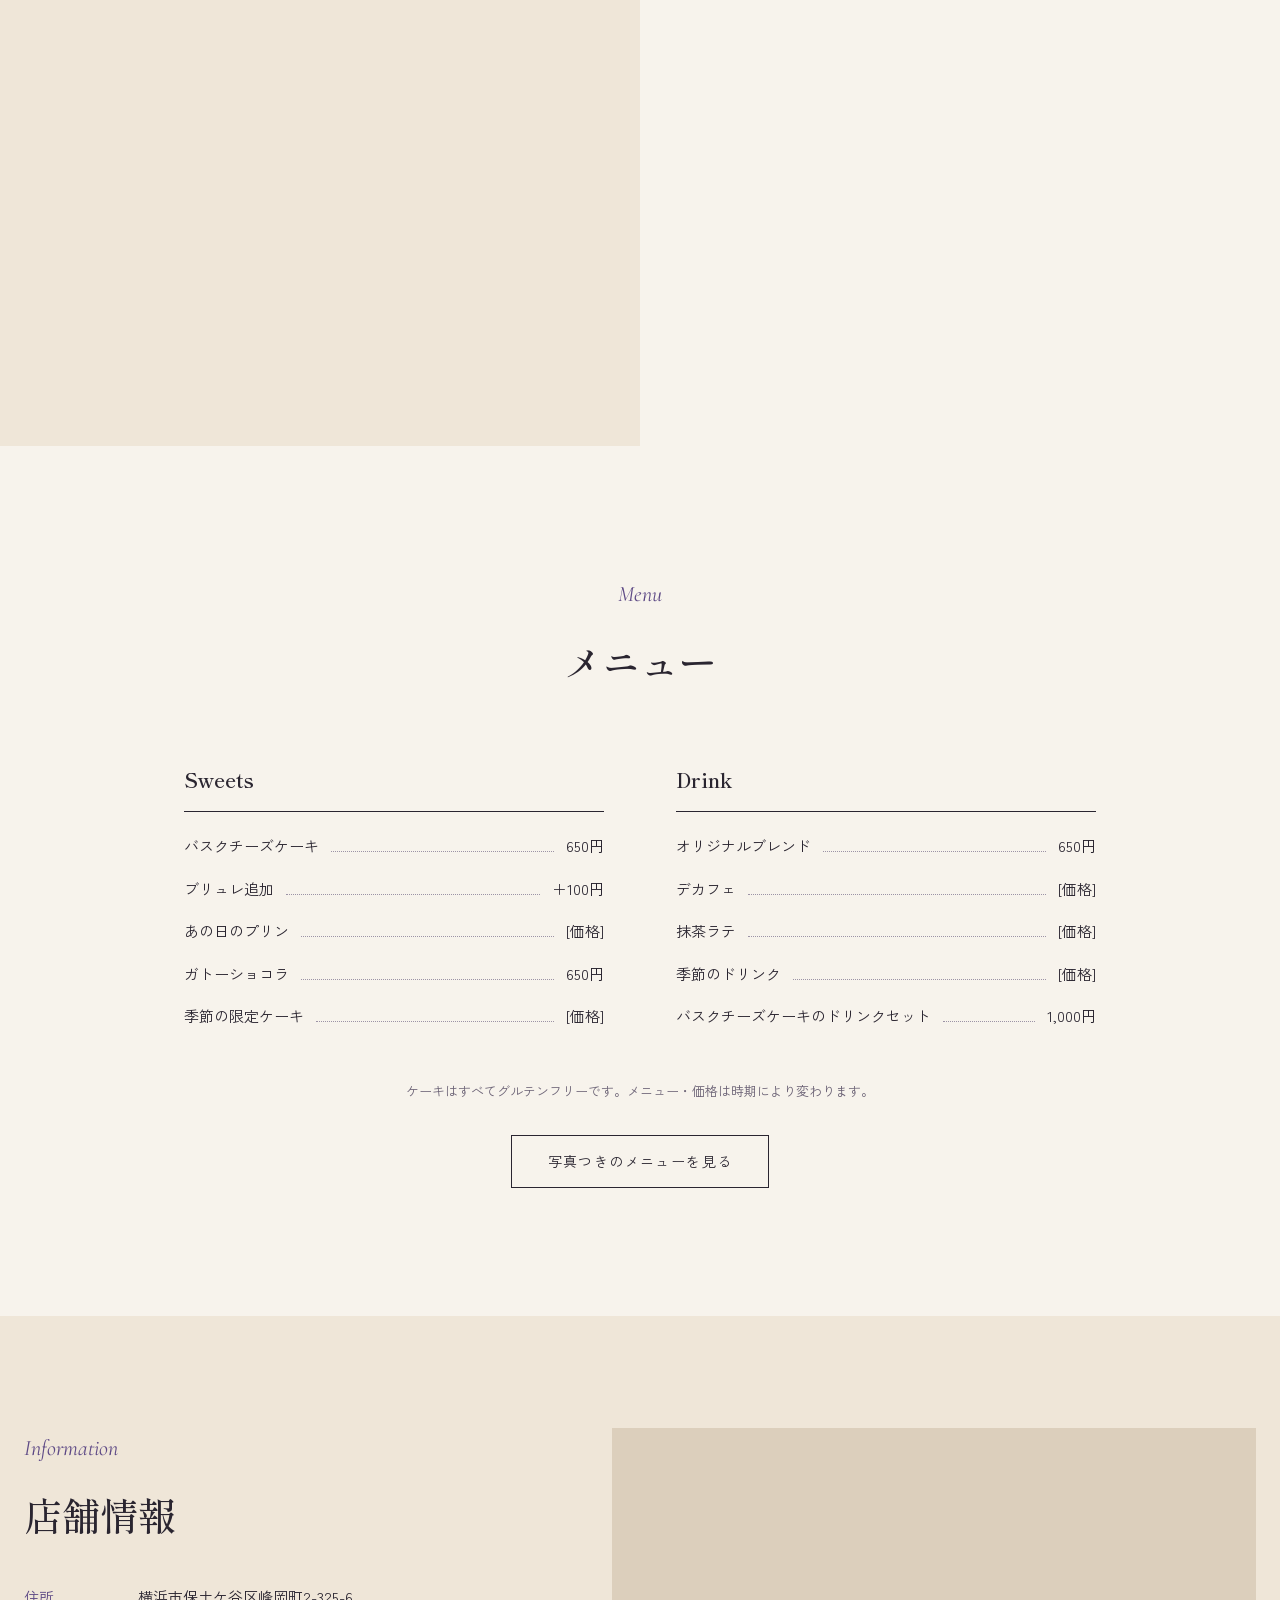
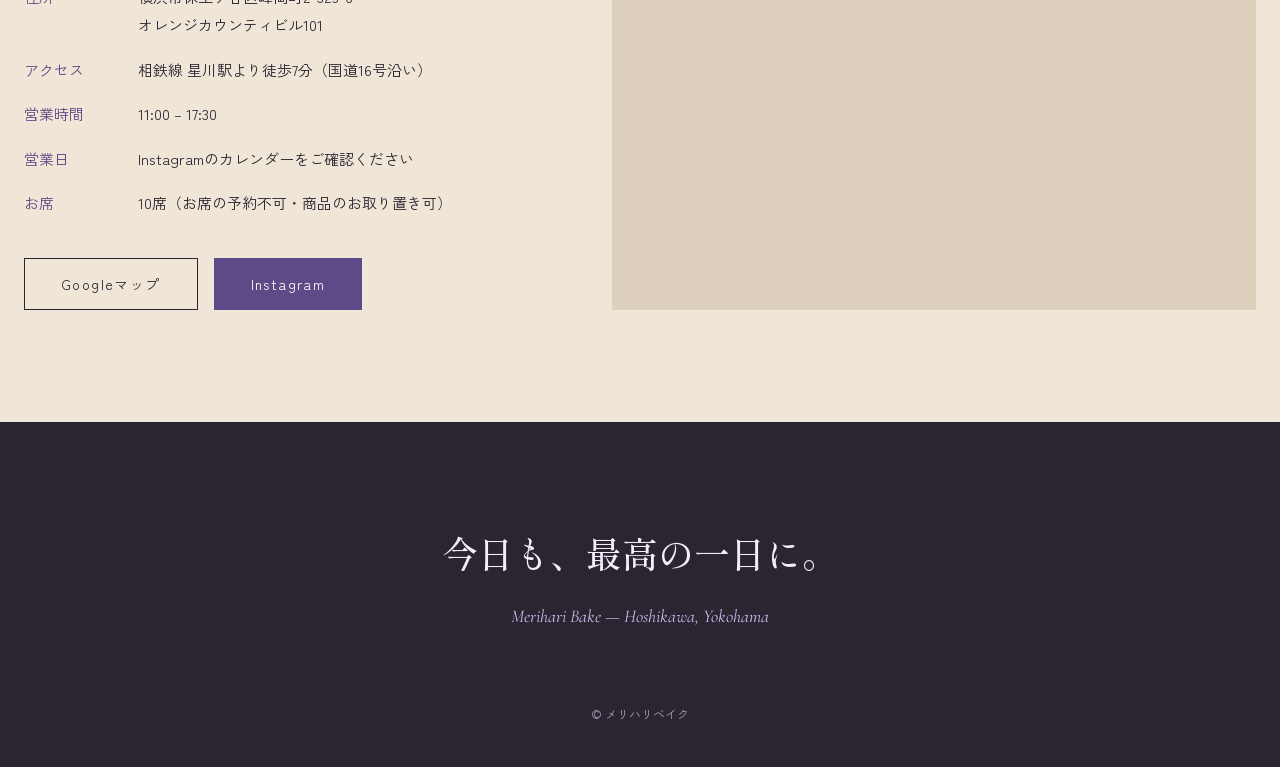
==== commit 0c47b1ec: "index.html: 写真の読み込みパスを修正" ====
--- a/index.html
+++ b/index.html
@@ -32,7 +32,7 @@
 
   <main>
     <section id="top" class="hero">
-      <img class="hero__bg" src="images/hero.jpg" alt="">
+      <img class="hero__bg" src="hero.jpg" alt="">
       <div class="hero__inner">
         <p class="hero__lead">横浜・星川のベイクカフェ　2024年開業</p>
         <h1 class="hero__title">気持ちを切りかえる、<br>ひと切れと一杯を。</h1>
@@ -59,7 +59,7 @@
 
     <section class="split">
       <div class="split__media">
-        <img src="images/cheesecake.jpg" alt="こんがり焼けたバスクチーズケーキ" loading="lazy">
+        <img src="cheesecake.jpg" alt="こんがり焼けたバスクチーズケーキ" loading="lazy">
       </div>
       <div class="split__body">
         <h2 class="split__title">切りかえる。</h2>
@@ -71,7 +71,7 @@
 
     <section class="split split--reverse split--dark">
       <div class="split__media">
-        <img src="images/night-cafe.jpg" alt="灯りを落とした店内で読書をする人" loading="lazy">
+        <img src="night-cafe.jpg" alt="灯りを落とした店内で読書をする人" loading="lazy">
       </div>
       <div class="split__body">
         <h2 class="split__title">ゆるむ。</h2>
@@ -83,7 +83,7 @@
 
     <section class="split">
       <div class="split__media">
-        <img src="images/baked-goods.jpg" alt="箱に詰めた焼き菓子" loading="lazy">
+        <img src="baked-goods.jpg" alt="箱に詰めた焼き菓子" loading="lazy">
       </div>
       <div class="split__body">
         <h2 class="split__title">持ち帰る。</h2>
@@ -95,7 +95,7 @@
 
     <section class="split split--reverse split--beige">
       <div class="split__media">
-        <img src="images/coffee.jpg" alt="ハンドドリップでコーヒーを淹れる様子" loading="lazy">
+        <img src="coffee.jpg" alt="ハンドドリップでコーヒーを淹れる様子" loading="lazy">
       </div>
       <div class="split__body">
         <h2 class="split__title">つながる。</h2>
